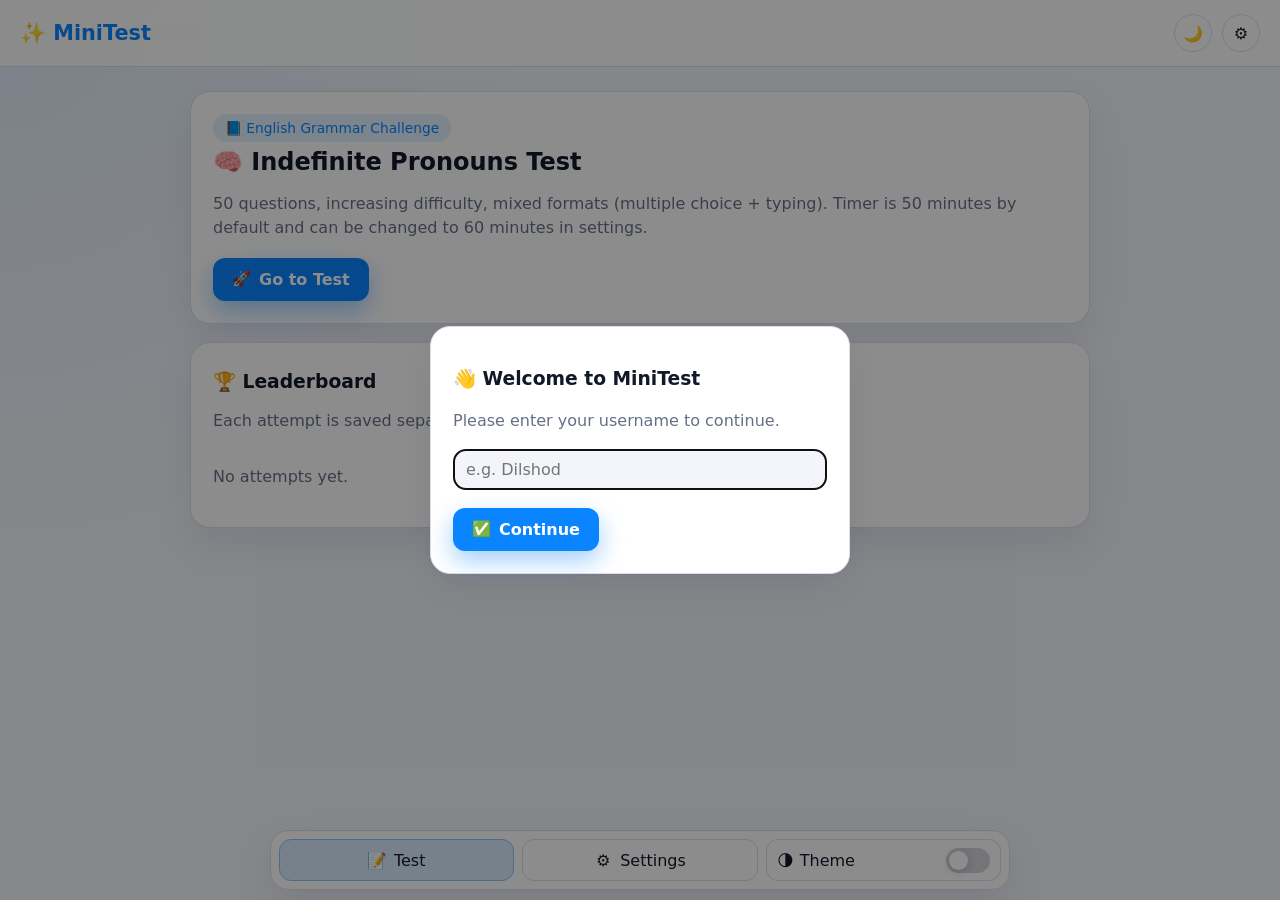
==== test.html @ 8e3eb208 "Add files via upload" ====
<!DOCTYPE html>
<html lang="en">
<head>
  <meta charset="UTF-8" />
  <meta name="viewport" content="width=device-width, initial-scale=1.0" />
  <title>MiniTest — Indefinite Pronouns Quiz</title>
  <link rel="stylesheet" href="style.css" />
</head>
<body>
  <header class="topbar">
    <a href="index.html" class="logo-link"><h1 class="logo">✨ MiniTest</h1></a>
    <div class="topbar-actions">
      <button id="themeToggle" class="icon-btn theme-toggle" title="Toggle theme" aria-label="Toggle theme">
        <span id="themeToggleIcon">🌙</span>
      </button>
      <button id="settingsToggle" class="icon-btn" title="Settings" aria-label="Open settings">⚙️</button>
    </div>
  </header>

  <aside id="settingsPanel" class="settings-panel hidden" aria-hidden="true">
    <div class="settings-header">
      <h2>⚙️ Settings</h2>
      <button id="closeSettings" class="icon-btn" title="Close settings" aria-label="Close settings">✕</button>
    </div>
    <div class="settings">
      <div class="field">
        <label for="fontSize">Font size</label>
        <div class="row">
          <input id="fontSize" type="range" min="13" max="24" step="1" />
          <span id="fontSizeValue" class="value">16px</span>
        </div>
      </div>
      <div class="field">
        <label for="fontFamily">Font style</label>
        <select id="fontFamily">
          <option value="system-ui, sans-serif">System Sans</option>
          <option value="'Segoe UI', Tahoma, sans-serif">Segoe UI</option>
          <option value="-apple-system, BlinkMacSystemFont, 'SF Pro Display', sans-serif">iOS style</option>
          <option value="Georgia, 'Times New Roman', serif">Georgia</option>
        </select>
      </div>
      <div class="field">
        <label>Theme</label>
        <div class="ios-switch-row">
          <span>Light / Dark</span>
          <label class="ios-switch" for="themeSwitch">
            <input id="themeSwitch" type="checkbox" />
            <span class="ios-slider"></span>
          </label>
        </div>
      </div>
      <div class="field">
        <label for="quizDuration">Timer</label>
        <select id="quizDuration">
          <option value="50">50 minutes (default)</option>
          <option value="60">60 minutes</option>
        </select>
      </div>
      <button id="resetBtn" class="btn ghost">♻️ Reset Settings</button>
    </div>
  </aside>

  <main class="container">
    <section id="prestartCard" class="card">
      <h2>📋 Test Review (before start)</h2>
      <p class="muted">
        You can review all 50 questions now. To answer any question, press <strong>Start Test</strong> first.
      </p>
      <div class="quiz-meta">
        <span id="durationBadge" class="pill">Time: 50 min</span>
        <span class="pill">Topic: Indefinite Pronouns</span>
      </div>
      <div id="questionPreview" class="preview-list"></div>
      <div class="actions">
        <button id="startBtn" class="btn primary"><span class="btn-icon">▶️</span> Start Test</button>
        <a href="index.html" class="btn ghost"><span class="btn-icon">⬅️</span> Back</a>
      </div>
    </section>

    <section id="quizCard" class="card quiz-card hidden">
      <div class="quiz-header">
        <span id="progress" class="progress">Question 1 / 50</span>
        <span id="timer" class="timer">50:00</span>
      </div>
      <div id="questionTrack" class="question-track"></div>

      <h2 id="questionText" class="question">Loading…</h2>
      <p id="questionDifficulty" class="muted"></p>

      <ul id="optionsList" class="options"></ul>
      <div id="textAnswerWrap" class="hidden">
        <label for="textAnswerInput" class="small-label">Type your answer</label>
        <input id="textAnswerInput" class="text-input" type="text" autocomplete="off" />
      </div>

      <div class="actions">
        <button id="prevBtn" class="btn ghost"><span class="btn-icon">⬅️</span> Previous</button>
        <button id="nextBtn" class="btn primary">Next <span class="btn-icon">➡️</span></button>
      </div>
    </section>

    <section id="resultCard" class="card hidden">
      <h2>🎯 Your Score</h2>
      <p id="scoreText" class="score"></p>
      <p id="resultMeta" class="muted"></p>
      <div class="actions">
        <a href="test.html" class="btn primary"><span class="btn-icon">🔁</span> Retry</a>
        <a href="index.html" class="btn ghost"><span class="btn-icon">🏠</span> Home</a>
      </div>
    </section>
  </main>

  <nav class="bottom-taskbar" aria-label="Quick actions">
    <a href="index.html" class="task-item"><span class="task-ico">🏠</span> Home</a>
    <button id="taskSettingsBtn" class="task-item" type="button"><span class="task-ico">⚙️</span> Settings</button>
    <div class="task-item task-theme">
      <span><span class="task-ico">🌗</span> Theme</span>
      <label class="ios-switch mini" for="taskThemeSwitch">
        <input id="taskThemeSwitch" type="checkbox" />
        <span class="ios-slider"></span>
      </label>
    </div>
  </nav>

  <script src="settings.js"></script>
  <script src="quiz.js"></script>
</body>
</html>
---- style.css ----
:root {
  --bg: #f3f5fb;
  --surface: #ffffff;
  --text: #111827;
  --muted: #667085;
  --border: #d9deea;
  --primary: #0a84ff;
  --primary-hover: #0071e3;
  --accent: #16a34a;
  --shadow: 0 16px 40px rgba(8, 19, 45, 0.08);
  --radius: 20px;
  --font-size: 16px;
  --font-family: -apple-system, BlinkMacSystemFont, "SF Pro Display", "Segoe UI", sans-serif;
}

[data-theme="dark"] {
  --bg: #0b1220;
  --surface: #121b2e;
  --text: #f3f4f6;
  --muted: #99a6bf;
  --border: #2a3650;
  --primary: #4da3ff;
  --primary-hover: #77bbff;
  --accent: #4ade80;
  --shadow: 0 14px 40px rgba(0, 0, 0, 0.45);
}

* {
  box-sizing: border-box;
}

html, body {
  margin: 0;
  background: radial-gradient(circle at top left, rgba(10, 132, 255, 0.08), transparent 35%), var(--bg);
  color: var(--text);
  font-family: var(--font-family);
  font-size: var(--font-size);
  min-height: 100vh;
}

.topbar {
  display: flex;
  align-items: center;
  justify-content: space-between;
  padding: 14px 20px;
  position: sticky;
  top: 0;
  backdrop-filter: blur(14px);
  background: color-mix(in srgb, var(--surface) 88%, transparent);
  border-bottom: 1px solid var(--border);
  z-index: 12;
}

.topbar-actions {
  display: flex;
  align-items: center;
  gap: 10px;
}

.logo {
  margin: 0;
  font-size: 1.3rem;
  font-weight: 700;
  color: var(--primary);
  display: inline-flex;
  align-items: center;
  gap: 6px;
}

.logo-link {
  text-decoration: none;
}

.container {
  width: min(900px, 100% - 28px);
  margin: 24px auto 110px;
  display: grid;
  gap: 18px;
}

.card {
  background: var(--surface);
  border: 1px solid var(--border);
  border-radius: var(--radius);
  box-shadow: var(--shadow);
  padding: 22px;
  transition: transform 0.22s ease, box-shadow 0.22s ease, border-color 0.22s ease;
}

.card:hover {
  transform: translateY(-2px);
  box-shadow: 0 20px 44px rgba(8, 19, 45, 0.12);
}

.hero-card h2,
.card h2,
.card h3 {
  margin: 6px 0 8px;
}

.chip {
  display: inline-block;
  margin: 0;
  padding: 6px 12px;
  border-radius: 999px;
  background: color-mix(in srgb, var(--primary) 12%, var(--surface));
  color: var(--primary);
  font-size: 0.86rem;
}

.muted {
  color: var(--muted);
  line-height: 1.5;
}

.actions {
  display: flex;
  flex-wrap: wrap;
  gap: 10px;
  margin-top: 18px;
}

.btn, .icon-btn {
  border: 1px solid transparent;
  cursor: pointer;
  font: inherit;
}

.btn {
  display: inline-flex;
  align-items: center;
  justify-content: center;
  text-decoration: none;
  padding: 11px 18px;
  border-radius: 12px;
  font-weight: 600;
  transition: transform 0.16s ease, box-shadow 0.16s ease, background 0.16s ease;
  gap: 8px;
}

.btn-icon {
  font-size: 0.95em;
  line-height: 1;
}

.btn.primary {
  background: var(--primary);
  color: #fff;
  box-shadow: 0 10px 24px color-mix(in srgb, var(--primary) 38%, transparent);
}

.btn.primary:hover {
  background: var(--primary-hover);
}

.btn.ghost {
  background: transparent;
  border-color: var(--border);
  color: var(--text);
}

.btn.ghost:hover {
  background: color-mix(in srgb, var(--surface) 70%, var(--bg));
}

.btn:active {
  transform: translateY(1px) scale(0.99);
}

.icon-btn {
  width: 38px;
  height: 38px;
  border-radius: 50%;
  background: var(--surface);
  border-color: var(--border);
  color: var(--text);
  transition: transform 0.15s ease, background 0.15s ease, border-color 0.15s ease;
}

.icon-btn:hover {
  transform: translateY(-1px);
  border-color: color-mix(in srgb, var(--primary) 35%, var(--border));
  background: color-mix(in srgb, var(--surface) 84%, var(--primary));
}

.theme-toggle {
  font-size: 1rem;
}

.settings-panel {
  position: fixed;
  right: 14px;
  top: 64px;
  width: min(340px, calc(100% - 28px));
  background: var(--surface);
  border: 1px solid var(--border);
  border-radius: 20px;
  box-shadow: var(--shadow);
  padding: 14px;
  z-index: 20;
}

.settings-header {
  display: flex;
  justify-content: space-between;
  align-items: center;
}

.settings {
  display: grid;
  gap: 14px;
}

.field {
  display: grid;
  gap: 8px;
}

.field label, .small-label {
  color: var(--muted);
  font-size: 0.88rem;
  font-weight: 600;
}

.ios-switch-row {
  display: flex;
  justify-content: space-between;
  align-items: center;
  padding: 10px 12px;
  border: 1px solid var(--border);
  border-radius: 12px;
  background: var(--bg);
  color: var(--muted);
}

.ios-switch {
  position: relative;
  width: 52px;
  height: 30px;
  display: inline-flex;
}

.ios-switch.mini {
  width: 44px;
  height: 25px;
}

.ios-switch input {
  opacity: 0;
  width: 0;
  height: 0;
}

.ios-slider {
  position: absolute;
  inset: 0;
  border-radius: 999px;
  background: #d1d5db;
  transition: background 0.2s ease;
}

.ios-slider::before {
  content: "";
  position: absolute;
  width: 24px;
  height: 24px;
  left: 3px;
  top: 3px;
  border-radius: 50%;
  background: #fff;
  box-shadow: 0 2px 8px rgba(0, 0, 0, 0.18);
  transition: transform 0.2s ease;
}

.ios-switch.mini .ios-slider::before {
  width: 19px;
  height: 19px;
}

.ios-switch input:checked + .ios-slider {
  background: var(--primary);
}

.ios-switch input:checked + .ios-slider::before {
  transform: translateX(22px);
}

.ios-switch.mini input:checked + .ios-slider::before {
  transform: translateX(19px);
}

.row {
  display: flex;
  align-items: center;
  gap: 10px;
}

.value {
  width: 48px;
  text-align: right;
  color: var(--muted);
}

select,
.text-input,
input[type="range"] {
  width: 100%;
}

select,
.text-input {
  border: 1px solid var(--border);
  background: var(--bg);
  border-radius: 12px;
  padding: 10px 12px;
  color: var(--text);
  font: inherit;
}

input[type="range"] {
  accent-color: var(--primary);
}

.modal {
  position: fixed;
  inset: 0;
  background: rgba(0, 0, 0, 0.45);
  display: grid;
  place-items: center;
  z-index: 30;
  padding: 14px;
}

.modal-card {
  width: min(420px, 100%);
  background: var(--surface);
  border: 1px solid var(--border);
  border-radius: var(--radius);
  padding: 22px;
  box-shadow: var(--shadow);
}

.leaderboard-list {
  display: grid;
  gap: 10px;
  margin-top: 14px;
}

.leaderboard-item {
  border: 1px solid var(--border);
  border-radius: 14px;
  padding: 12px;
  background: color-mix(in srgb, var(--surface) 82%, var(--bg));
  transition: border-color 0.2s ease, transform 0.2s ease;
}

.leaderboard-item:hover {
  transform: translateY(-1px);
  border-color: color-mix(in srgb, var(--primary) 34%, var(--border));
}

.leaderboard-head {
  display: flex;
  justify-content: space-between;
  gap: 10px;
  flex-wrap: wrap;
}

.preview-list {
  max-height: 240px;
  overflow: auto;
  border: 1px solid var(--border);
  border-radius: 14px;
  padding: 12px;
  background: var(--bg);
}

.preview-item {
  padding: 8px 0;
  border-bottom: 1px dashed var(--border);
  color: var(--muted);
}

.preview-item:last-child {
  border-bottom: 0;
}

.quiz-header {
  display: flex;
  justify-content: space-between;
  align-items: center;
  margin-bottom: 8px;
}

.timer, .pill {
  border-radius: 999px;
  border: 1px solid var(--border);
  background: var(--bg);
  padding: 6px 12px;
  font-size: 0.9rem;
  color: var(--muted);
}

.quiz-meta {
  display: flex;
  flex-wrap: wrap;
  gap: 8px;
  margin: 14px 0;
}

.question {
  margin: 10px 0 6px;
  line-height: 1.5;
}

.options {
  list-style: none;
  margin: 14px 0;
  padding: 0;
  display: grid;
  gap: 10px;
}

.question-track {
  display: grid;
  grid-template-columns: repeat(10, minmax(0, 1fr));
  gap: 6px;
  margin-bottom: 14px;
}

.q-dot {
  border: 1px solid var(--border);
  background: var(--bg);
  color: var(--muted);
  border-radius: 9px;
  padding: 7px 0;
  text-align: center;
  font-size: 0.75rem;
  cursor: pointer;
}

.q-dot.current {
  border-color: var(--primary);
  background: color-mix(in srgb, var(--primary) 18%, var(--surface));
  color: var(--text);
}

.q-dot.answered {
  border-color: color-mix(in srgb, var(--accent) 40%, var(--border));
  background: color-mix(in srgb, var(--accent) 20%, var(--surface));
}

.options li {
  border: 2px solid var(--border);
  background: color-mix(in srgb, var(--surface) 84%, var(--bg));
  border-radius: 12px;
  padding: 12px;
  cursor: pointer;
  transition: border-color 0.15s ease, transform 0.15s ease, background 0.15s ease;
}

.options li:hover {
  transform: translateY(-1px);
  border-color: color-mix(in srgb, var(--primary) 35%, var(--border));
}

.options li.selected {
  border-color: var(--primary);
  background: color-mix(in srgb, var(--primary) 14%, var(--surface));
}

.bottom-taskbar {
  position: fixed;
  left: 50%;
  transform: translateX(-50%);
  bottom: 10px;
  width: min(740px, calc(100% - 20px));
  z-index: 25;
  border: 1px solid var(--border);
  background: color-mix(in srgb, var(--surface) 86%, transparent);
  backdrop-filter: blur(16px);
  border-radius: 18px;
  box-shadow: var(--shadow);
  padding: 8px;
  display: grid;
  grid-template-columns: 1fr 1fr 1fr;
  gap: 8px;
}

.task-item {
  border: 1px solid var(--border);
  background: var(--surface);
  color: var(--text);
  min-height: 42px;
  border-radius: 12px;
  text-decoration: none;
  display: inline-flex;
  align-items: center;
  justify-content: center;
  gap: 8px;
  font-weight: 600;
  font: inherit;
  cursor: pointer;
}

.task-ico {
  display: inline-flex;
  width: 18px;
  justify-content: center;
}

.task-item.active {
  border-color: color-mix(in srgb, var(--primary) 35%, var(--border));
  background: color-mix(in srgb, var(--primary) 16%, var(--surface));
}

.task-theme {
  justify-content: space-between;
  padding: 0 10px;
}

.score {
  color: var(--accent);
  font-size: 1.35rem;
  font-weight: 700;
}

.hidden {
  display: none !important;
}

@media (max-width: 900px) {
  .question-track {
    grid-template-columns: repeat(8, minmax(0, 1fr));
  }
}

@media (max-width: 640px) {
  .topbar {
    padding: 12px 14px;
  }

  .container {
    width: calc(100% - 18px);
    margin-top: 16px;
    gap: 14px;
  }

  .card {
    padding: 16px;
    border-radius: 16px;
  }

  .settings-panel {
    right: 9px;
    top: 58px;
    width: calc(100% - 18px);
    border-radius: 16px;
  }

  .actions {
    gap: 8px;
  }

  .btn {
    width: 100%;
  }

  .question-track {
    grid-template-columns: repeat(6, minmax(0, 1fr));
  }

  .bottom-taskbar {
    width: calc(100% - 12px);
    bottom: 6px;
    border-radius: 14px;
    padding: 6px;
    gap: 6px;
  }

  .task-item {
    min-height: 38px;
    font-size: 0.86rem;
  }
}
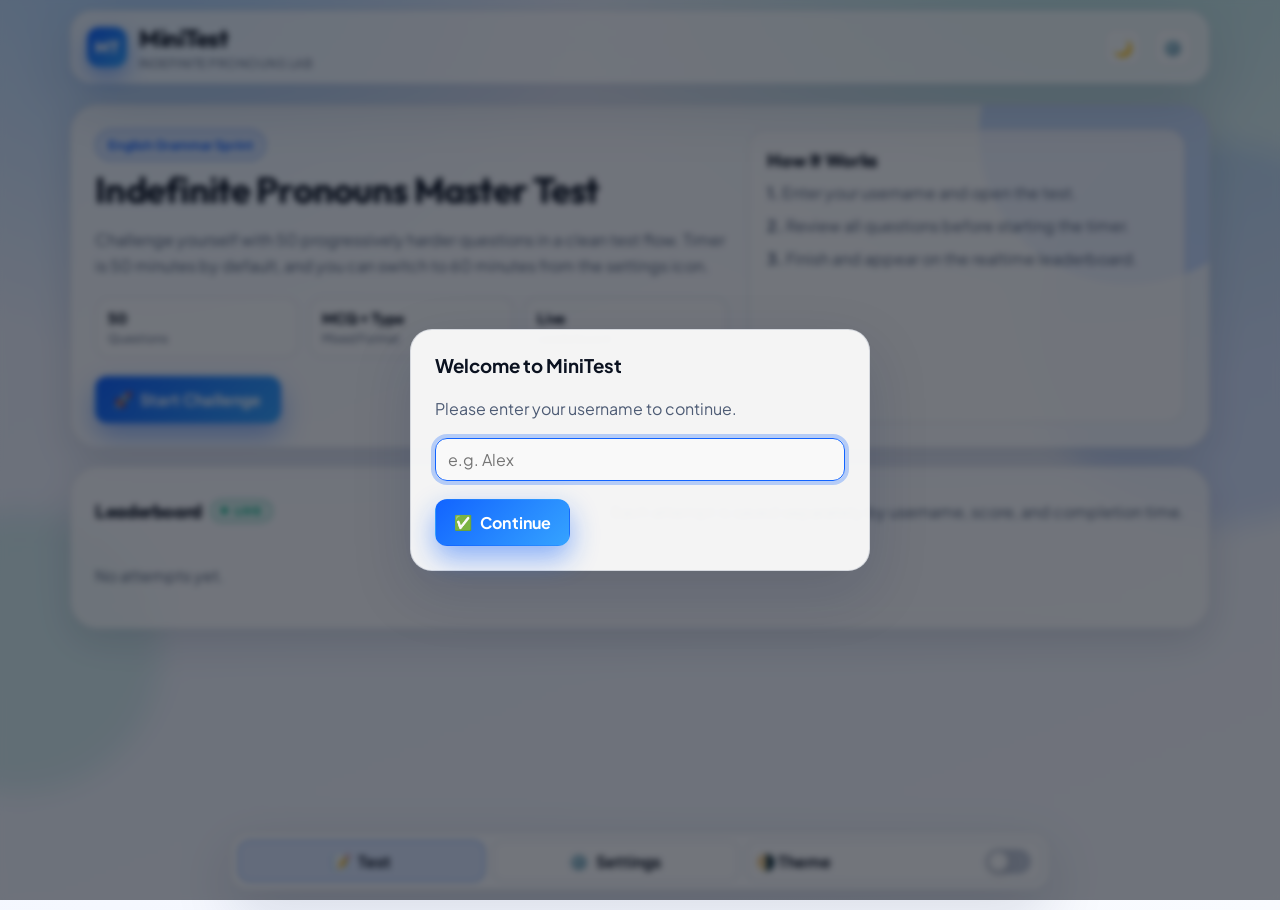
==== commit 6e7022fd: "Add files via upload" ====
--- a/test.html
+++ b/test.html
@@ -3,126 +3,146 @@
 <head>
   <meta charset="UTF-8" />
   <meta name="viewport" content="width=device-width, initial-scale=1.0" />
-  <title>MiniTest — Indefinite Pronouns Quiz</title>
+  <title>MiniTest - Indefinite Pronouns Quiz</title>
+  <link rel="preconnect" href="https://fonts.googleapis.com" />
+  <link rel="preconnect" href="https://fonts.gstatic.com" crossorigin />
+  <link href="https://fonts.googleapis.com/css2?family=Outfit:wght@500;600;700;800&family=Plus+Jakarta+Sans:wght@400;500;600;700&family=Source+Serif+4:opsz,wght@8..60,400;8..60,600&display=swap" rel="stylesheet" />
   <link rel="stylesheet" href="style.css" />
 </head>
 <body>
-  <header class="topbar">
-    <a href="index.html" class="logo-link"><h1 class="logo">✨ MiniTest</h1></a>
-    <div class="topbar-actions">
-      <button id="themeToggle" class="icon-btn theme-toggle" title="Toggle theme" aria-label="Toggle theme">
-        <span id="themeToggleIcon">🌙</span>
-      </button>
-      <button id="settingsToggle" class="icon-btn" title="Settings" aria-label="Open settings">⚙️</button>
-    </div>
-  </header>
+  <div class="app-shell">
+    <header class="topbar">
+      <a href="index.html" class="logo-link">
+        <div class="brand-group">
+          <div class="logo-mark">MT</div>
+          <div>
+            <h1 class="logo">MiniTest</h1>
+            <p class="logo-sub">Indefinite Pronouns Lab</p>
+          </div>
+        </div>
+      </a>
+      <div class="topbar-actions">
+        <button id="themeToggle" class="icon-btn theme-toggle" title="Toggle theme" aria-label="Toggle theme">
+          <span id="themeToggleIcon">🌙</span>
+        </button>
+        <button id="settingsToggle" class="icon-btn" title="Settings" aria-label="Open settings">⚙️</button>
+      </div>
+    </header>
 
-  <aside id="settingsPanel" class="settings-panel hidden" aria-hidden="true">
-    <div class="settings-header">
-      <h2>⚙️ Settings</h2>
-      <button id="closeSettings" class="icon-btn" title="Close settings" aria-label="Close settings">✕</button>
-    </div>
-    <div class="settings">
-      <div class="field">
-        <label for="fontSize">Font size</label>
-        <div class="row">
-          <input id="fontSize" type="range" min="13" max="24" step="1" />
-          <span id="fontSizeValue" class="value">16px</span>
+    <aside id="settingsPanel" class="settings-panel hidden" aria-hidden="true">
+      <div class="settings-header">
+        <h2>Settings</h2>
+        <button id="closeSettings" class="icon-btn" title="Close settings" aria-label="Close settings">✕</button>
+      </div>
+      <div class="settings">
+        <div class="field">
+          <label for="fontSize">Font size</label>
+          <div class="row">
+            <input id="fontSize" type="range" min="13" max="24" step="1" />
+            <span id="fontSizeValue" class="value">16px</span>
+          </div>
         </div>
+        <div class="field">
+          <label for="fontFamily">Font style</label>
+          <select id="fontFamily">
+            <option value="'Plus Jakarta Sans', 'Segoe UI', sans-serif">Jakarta Sans</option>
+            <option value="'Outfit', 'Segoe UI', sans-serif">Outfit</option>
+            <option value="'Source Serif 4', Georgia, serif">Source Serif 4</option>
+          </select>
+        </div>
+        <div class="field">
+          <label>Theme</label>
+          <div class="ios-switch-row">
+            <span>Light / Dark</span>
+            <label class="ios-switch" for="themeSwitch">
+              <input id="themeSwitch" type="checkbox" />
+              <span class="ios-slider"></span>
+            </label>
+          </div>
+        </div>
+        <div class="field">
+          <label for="quizDuration">Timer</label>
+          <select id="quizDuration">
+            <option value="50">50 minutes (default)</option>
+            <option value="60">60 minutes</option>
+          </select>
+        </div>
+        <button id="resetBtn" class="btn ghost">Reset Settings</button>
       </div>
-      <div class="field">
-        <label for="fontFamily">Font style</label>
-        <select id="fontFamily">
-          <option value="system-ui, sans-serif">System Sans</option>
-          <option value="'Segoe UI', Tahoma, sans-serif">Segoe UI</option>
-          <option value="-apple-system, BlinkMacSystemFont, 'SF Pro Display', sans-serif">iOS style</option>
-          <option value="Georgia, 'Times New Roman', serif">Georgia</option>
-        </select>
+    </aside>
+
+    <main class="container">
+      <section id="prestartCard" class="card prestart-card">
+        <div class="prestart-header">
+          <div>
+            <p class="chip">Before You Start</p>
+            <h2>Review Questions First</h2>
+            <p class="muted">
+              You can preview all 50 questions now. Timer and answering are enabled only after pressing <strong>Start Test</strong>.
+            </p>
+          </div>
+          <div class="quiz-meta">
+            <span id="durationBadge" class="pill">Time: 50 min</span>
+            <span class="pill">Topic: Indefinite Pronouns</span>
+          </div>
+        </div>
+
+        <div id="questionPreview" class="preview-list"></div>
+
+        <div class="actions">
+          <button id="startBtn" class="btn primary"><span class="btn-icon">▶️</span> Start Test</button>
+          <a href="index.html" class="btn ghost"><span class="btn-icon">⬅️</span> Back Home</a>
+        </div>
+      </section>
+
+      <section id="quizCard" class="card quiz-card hidden">
+        <div class="quiz-header">
+          <span id="progress" class="progress">Question 1 / 50</span>
+          <span id="timer" class="timer">50:00</span>
+        </div>
+
+        <div id="questionTrack" class="question-track"></div>
+
+        <h2 id="questionText" class="question">Loading...</h2>
+        <p id="questionDifficulty" class="muted"></p>
+
+        <ul id="optionsList" class="options"></ul>
+        <div id="textAnswerWrap" class="hidden">
+          <label for="textAnswerInput" class="small-label">Type your answer</label>
+          <input id="textAnswerInput" class="text-input" type="text" autocomplete="off" />
+        </div>
+
+        <div class="actions">
+          <button id="prevBtn" class="btn ghost"><span class="btn-icon">⬅️</span> Previous</button>
+          <button id="nextBtn" class="btn primary">Next <span class="btn-icon">➡️</span></button>
+        </div>
+      </section>
+
+      <section id="resultCard" class="card hidden result-card">
+        <h2>Your Score</h2>
+        <p id="scoreText" class="score"></p>
+        <p id="resultMeta" class="muted"></p>
+        <div class="actions">
+          <a href="test.html" class="btn primary"><span class="btn-icon">🔁</span> Retry</a>
+          <a href="index.html" class="btn ghost"><span class="btn-icon">🏠</span> Home</a>
+        </div>
+      </section>
+    </main>
+
+    <nav class="bottom-taskbar" aria-label="Quick actions">
+      <a href="index.html" class="task-item"><span class="task-ico">🏠</span> Home</a>
+      <button id="taskSettingsBtn" class="task-item" type="button"><span class="task-ico">⚙️</span> Settings</button>
+      <div class="task-item task-theme">
+        <span><span class="task-ico">🌗</span> Theme</span>
+        <label class="ios-switch mini" for="taskThemeSwitch">
+          <input id="taskThemeSwitch" type="checkbox" />
+          <span class="ios-slider"></span>
+        </label>
       </div>
-      <div class="field">
-        <label>Theme</label>
-        <div class="ios-switch-row">
-          <span>Light / Dark</span>
-          <label class="ios-switch" for="themeSwitch">
-            <input id="themeSwitch" type="checkbox" />
-            <span class="ios-slider"></span>
-          </label>
-        </div>
-      </div>
-      <div class="field">
-        <label for="quizDuration">Timer</label>
-        <select id="quizDuration">
-          <option value="50">50 minutes (default)</option>
-          <option value="60">60 minutes</option>
-        </select>
-      </div>
-      <button id="resetBtn" class="btn ghost">♻️ Reset Settings</button>
-    </div>
-  </aside>
-
-  <main class="container">
-    <section id="prestartCard" class="card">
-      <h2>📋 Test Review (before start)</h2>
-      <p class="muted">
-        You can review all 50 questions now. To answer any question, press <strong>Start Test</strong> first.
-      </p>
-      <div class="quiz-meta">
-        <span id="durationBadge" class="pill">Time: 50 min</span>
-        <span class="pill">Topic: Indefinite Pronouns</span>
-      </div>
-      <div id="questionPreview" class="preview-list"></div>
-      <div class="actions">
-        <button id="startBtn" class="btn primary"><span class="btn-icon">▶️</span> Start Test</button>
-        <a href="index.html" class="btn ghost"><span class="btn-icon">⬅️</span> Back</a>
-      </div>
-    </section>
-
-    <section id="quizCard" class="card quiz-card hidden">
-      <div class="quiz-header">
-        <span id="progress" class="progress">Question 1 / 50</span>
-        <span id="timer" class="timer">50:00</span>
-      </div>
-      <div id="questionTrack" class="question-track"></div>
-
-      <h2 id="questionText" class="question">Loading…</h2>
-      <p id="questionDifficulty" class="muted"></p>
-
-      <ul id="optionsList" class="options"></ul>
-      <div id="textAnswerWrap" class="hidden">
-        <label for="textAnswerInput" class="small-label">Type your answer</label>
-        <input id="textAnswerInput" class="text-input" type="text" autocomplete="off" />
-      </div>
-
-      <div class="actions">
-        <button id="prevBtn" class="btn ghost"><span class="btn-icon">⬅️</span> Previous</button>
-        <button id="nextBtn" class="btn primary">Next <span class="btn-icon">➡️</span></button>
-      </div>
-    </section>
-
-    <section id="resultCard" class="card hidden">
-      <h2>🎯 Your Score</h2>
-      <p id="scoreText" class="score"></p>
-      <p id="resultMeta" class="muted"></p>
-      <div class="actions">
-        <a href="test.html" class="btn primary"><span class="btn-icon">🔁</span> Retry</a>
-        <a href="index.html" class="btn ghost"><span class="btn-icon">🏠</span> Home</a>
-      </div>
-    </section>
-  </main>
-
-  <nav class="bottom-taskbar" aria-label="Quick actions">
-    <a href="index.html" class="task-item"><span class="task-ico">🏠</span> Home</a>
-    <button id="taskSettingsBtn" class="task-item" type="button"><span class="task-ico">⚙️</span> Settings</button>
-    <div class="task-item task-theme">
-      <span><span class="task-ico">🌗</span> Theme</span>
-      <label class="ios-switch mini" for="taskThemeSwitch">
-        <input id="taskThemeSwitch" type="checkbox" />
-        <span class="ios-slider"></span>
-      </label>
-    </div>
-  </nav>
+    </nav>
+  </div>
 
   <script src="settings.js"></script>
   <script src="quiz.js"></script>
 </body>
-</html>
+</html>
--- a/style.css
+++ b/style.css
@@ -1,209 +1,385 @@
 :root {
-  --bg: #f3f5fb;
-  --surface: #ffffff;
-  --text: #111827;
-  --muted: #667085;
-  --border: #d9deea;
-  --primary: #0a84ff;
-  --primary-hover: #0071e3;
-  --accent: #16a34a;
-  --shadow: 0 16px 40px rgba(8, 19, 45, 0.08);
-  --radius: 20px;
+  --bg: #edf2ff;
+  --bg-soft: #f9fbff;
+  --surface: rgba(255, 255, 255, 0.78);
+  --surface-strong: #ffffff;
+  --surface-muted: rgba(255, 255, 255, 0.52);
+  --text: #0b1220;
+  --muted: #4e5c75;
+  --border: rgba(28, 53, 94, 0.14);
+  --primary: #1264ff;
+  --primary-2: #35a3ff;
+  --accent: #16b78d;
+  --warning: #f39a2f;
+  --danger: #dd4c51;
+  --ring: rgba(18, 100, 255, 0.28);
+  --radius-xl: 28px;
+  --radius-lg: 18px;
+  --radius-md: 14px;
+  --shadow-soft: 0 22px 60px rgba(12, 30, 66, 0.15);
+  --shadow-card: 0 14px 38px rgba(11, 25, 55, 0.12);
   --font-size: 16px;
-  --font-family: -apple-system, BlinkMacSystemFont, "SF Pro Display", "Segoe UI", sans-serif;
+  --font-family: "Plus Jakarta Sans", "Segoe UI", sans-serif;
+  --font-display: "Outfit", "Segoe UI", sans-serif;
 }
 
 [data-theme="dark"] {
-  --bg: #0b1220;
-  --surface: #121b2e;
-  --text: #f3f4f6;
-  --muted: #99a6bf;
-  --border: #2a3650;
-  --primary: #4da3ff;
-  --primary-hover: #77bbff;
-  --accent: #4ade80;
-  --shadow: 0 14px 40px rgba(0, 0, 0, 0.45);
+  --bg: #050b18;
+  --bg-soft: #0a1326;
+  --surface: rgba(12, 22, 42, 0.74);
+  --surface-strong: #101d34;
+  --surface-muted: rgba(21, 34, 58, 0.72);
+  --text: #eef4ff;
+  --muted: #a2b5d6;
+  --border: rgba(112, 151, 212, 0.24);
+  --primary: #5aa2ff;
+  --primary-2: #76d5ff;
+  --accent: #4ad8a4;
+  --warning: #f9ba52;
+  --danger: #ff7f8a;
+  --ring: rgba(102, 174, 255, 0.38);
+  --shadow-soft: 0 24px 66px rgba(0, 0, 0, 0.45);
+  --shadow-card: 0 16px 44px rgba(0, 0, 0, 0.35);
 }
 
 * {
   box-sizing: border-box;
 }
 
-html, body {
+html,
+body {
   margin: 0;
-  background: radial-gradient(circle at top left, rgba(10, 132, 255, 0.08), transparent 35%), var(--bg);
+  min-height: 100%;
   color: var(--text);
   font-family: var(--font-family);
   font-size: var(--font-size);
+  text-rendering: optimizeLegibility;
+  -webkit-font-smoothing: antialiased;
+}
+
+body {
+  background:
+    radial-gradient(circle at 12% -10%, rgba(53, 163, 255, 0.35), transparent 30%),
+    radial-gradient(circle at 86% -22%, rgba(22, 183, 141, 0.3), transparent 38%),
+    linear-gradient(158deg, var(--bg) 0%, var(--bg-soft) 100%);
+}
+
+body::before,
+body::after {
+  content: "";
+  position: fixed;
+  z-index: -1;
+  pointer-events: none;
+  border-radius: 999px;
+  filter: blur(14px);
+}
+
+body::before {
+  width: 380px;
+  height: 380px;
+  right: -130px;
+  top: 16vh;
+  background: color-mix(in srgb, var(--primary) 30%, transparent);
+  opacity: 0.42;
+}
+
+body::after {
+  width: 280px;
+  height: 280px;
+  left: -120px;
+  bottom: 12vh;
+  background: color-mix(in srgb, var(--accent) 34%, transparent);
+  opacity: 0.34;
+}
+
+.app-shell {
   min-height: 100vh;
 }
 
 .topbar {
-  display: flex;
-  align-items: center;
-  justify-content: space-between;
-  padding: 14px 20px;
   position: sticky;
   top: 0;
-  backdrop-filter: blur(14px);
-  background: color-mix(in srgb, var(--surface) 88%, transparent);
-  border-bottom: 1px solid var(--border);
-  z-index: 12;
-}
-
-.topbar-actions {
-  display: flex;
-  align-items: center;
-  gap: 10px;
+  z-index: 22;
+  margin: 10px auto 0;
+  width: min(1140px, calc(100% - 24px));
+  padding: 12px 16px;
+  display: flex;
+  align-items: center;
+  justify-content: space-between;
+  border: 1px solid var(--border);
+  border-radius: 22px;
+  background: color-mix(in srgb, var(--surface) 90%, transparent);
+  box-shadow: var(--shadow-soft);
+  backdrop-filter: blur(16px);
+}
+
+.brand-group {
+  display: inline-flex;
+  align-items: center;
+  gap: 12px;
+}
+
+.logo-link {
+  text-decoration: none;
+  color: inherit;
+}
+
+.logo-mark {
+  width: 40px;
+  height: 40px;
+  border-radius: 12px;
+  display: grid;
+  place-items: center;
+  font-family: var(--font-display);
+  font-weight: 800;
+  letter-spacing: 0.02em;
+  color: #fff;
+  background: linear-gradient(135deg, var(--primary), var(--primary-2));
+  box-shadow: 0 10px 22px color-mix(in srgb, var(--primary) 46%, transparent);
 }
 
 .logo {
   margin: 0;
-  font-size: 1.3rem;
-  font-weight: 700;
-  color: var(--primary);
+  font-family: var(--font-display);
+  font-size: clamp(1.18rem, 1rem + 0.8vw, 1.5rem);
+  font-weight: 750;
+  letter-spacing: -0.02em;
+}
+
+.logo-sub {
+  margin: 2px 0 0;
+  color: var(--muted);
+  font-size: 0.76rem;
+  letter-spacing: 0.04em;
+  text-transform: uppercase;
+}
+
+.topbar-actions {
   display: inline-flex;
   align-items: center;
-  gap: 6px;
-}
-
-.logo-link {
-  text-decoration: none;
+  gap: 10px;
 }
 
 .container {
-  width: min(900px, 100% - 28px);
-  margin: 24px auto 110px;
+  width: min(1140px, calc(100% - 24px));
+  margin: 20px auto 110px;
   display: grid;
   gap: 18px;
 }
 
 .card {
-  background: var(--surface);
-  border: 1px solid var(--border);
-  border-radius: var(--radius);
-  box-shadow: var(--shadow);
-  padding: 22px;
-  transition: transform 0.22s ease, box-shadow 0.22s ease, border-color 0.22s ease;
-}
-
-.card:hover {
-  transform: translateY(-2px);
-  box-shadow: 0 20px 44px rgba(8, 19, 45, 0.12);
-}
-
-.hero-card h2,
+  border: 1px solid var(--border);
+  border-radius: var(--radius-xl);
+  background: color-mix(in srgb, var(--surface) 92%, transparent);
+  box-shadow: var(--shadow-card);
+  backdrop-filter: blur(12px);
+  padding: 24px;
+}
+
+.hero-card {
+  overflow: hidden;
+  position: relative;
+}
+
+.hero-card::before {
+  content: "";
+  position: absolute;
+  width: 300px;
+  height: 300px;
+  top: -120px;
+  right: -70px;
+  border-radius: 999px;
+  background: color-mix(in srgb, var(--primary) 18%, transparent);
+}
+
+.hero-layout {
+  position: relative;
+  display: grid;
+  grid-template-columns: minmax(0, 1.45fr) minmax(260px, 1fr);
+  gap: 20px;
+}
+
+.hero-copy h2,
 .card h2,
 .card h3 {
-  margin: 6px 0 8px;
+  margin: 8px 0 10px;
+  font-family: var(--font-display);
+  letter-spacing: -0.02em;
+}
+
+.hero-copy h2 {
+  font-size: clamp(1.46rem, 1.06rem + 1.5vw, 2.25rem);
+  line-height: 1.18;
 }
 
 .chip {
-  display: inline-block;
+  display: inline-flex;
+  align-items: center;
+  gap: 8px;
   margin: 0;
-  padding: 6px 12px;
+  padding: 7px 12px;
   border-radius: 999px;
-  background: color-mix(in srgb, var(--primary) 12%, var(--surface));
+  border: 1px solid color-mix(in srgb, var(--primary) 35%, var(--border));
+  background: color-mix(in srgb, var(--primary) 12%, transparent);
   color: var(--primary);
-  font-size: 0.86rem;
+  font-size: 0.8rem;
+  font-weight: 700;
 }
 
 .muted {
   color: var(--muted);
-  line-height: 1.5;
+  line-height: 1.6;
+}
+
+.hero-stats {
+  margin-top: 18px;
+  display: grid;
+  grid-template-columns: repeat(3, minmax(0, 1fr));
+  gap: 10px;
+}
+
+.stat-pill {
+  border: 1px solid var(--border);
+  background: var(--surface-muted);
+  border-radius: 14px;
+  padding: 11px 12px;
+  display: grid;
+  gap: 2px;
+}
+
+.stat-pill strong {
+  font-family: var(--font-display);
+  font-size: 0.95rem;
+  letter-spacing: -0.01em;
+}
+
+.stat-pill span {
+  color: var(--muted);
+  font-size: 0.76rem;
+}
+
+.hero-panel {
+  border: 1px solid var(--border);
+  background: color-mix(in srgb, var(--surface-strong) 72%, transparent);
+  border-radius: var(--radius-lg);
+  padding: 18px;
+  align-self: stretch;
+}
+
+.hero-panel h3 {
+  margin-top: 0;
+}
+
+.feature-list {
+  display: grid;
+  gap: 12px;
+}
+
+.feature-list p {
+  margin: 0;
+  color: var(--muted);
 }
 
 .actions {
+  margin-top: 18px;
   display: flex;
   flex-wrap: wrap;
   gap: 10px;
-  margin-top: 18px;
-}
-
-.btn, .icon-btn {
+}
+
+.btn,
+.icon-btn {
   border: 1px solid transparent;
+  font: inherit;
   cursor: pointer;
-  font: inherit;
 }
 
 .btn {
+  text-decoration: none;
   display: inline-flex;
   align-items: center;
   justify-content: center;
-  text-decoration: none;
-  padding: 11px 18px;
+  gap: 8px;
+  padding: 12px 18px;
   border-radius: 12px;
-  font-weight: 600;
-  transition: transform 0.16s ease, box-shadow 0.16s ease, background 0.16s ease;
-  gap: 8px;
+  font-weight: 700;
+  letter-spacing: 0.01em;
+  transition: transform 0.16s ease, box-shadow 0.2s ease, border-color 0.2s ease, background 0.2s ease;
+}
+
+.btn.primary {
+  color: #fff;
+  background: linear-gradient(135deg, var(--primary) 0%, var(--primary-2) 100%);
+  box-shadow: 0 12px 28px color-mix(in srgb, var(--primary) 48%, transparent);
+}
+
+.btn.primary:hover {
+  transform: translateY(-1px);
+  box-shadow: 0 16px 30px color-mix(in srgb, var(--primary) 56%, transparent);
+}
+
+.btn.ghost {
+  color: var(--text);
+  border-color: var(--border);
+  background: var(--surface-muted);
+}
+
+.btn.ghost:hover {
+  transform: translateY(-1px);
+  border-color: color-mix(in srgb, var(--primary) 38%, var(--border));
+}
+
+.btn:active {
+  transform: translateY(0);
 }
 
 .btn-icon {
-  font-size: 0.95em;
+  font-size: 0.92em;
   line-height: 1;
 }
 
-.btn.primary {
-  background: var(--primary);
-  color: #fff;
-  box-shadow: 0 10px 24px color-mix(in srgb, var(--primary) 38%, transparent);
-}
-
-.btn.primary:hover {
-  background: var(--primary-hover);
-}
-
-.btn.ghost {
-  background: transparent;
+.icon-btn {
+  width: 40px;
+  height: 40px;
+  border-radius: 12px;
+  display: grid;
+  place-items: center;
+  background: var(--surface-muted);
   border-color: var(--border);
   color: var(--text);
-}
-
-.btn.ghost:hover {
-  background: color-mix(in srgb, var(--surface) 70%, var(--bg));
-}
-
-.btn:active {
-  transform: translateY(1px) scale(0.99);
-}
-
-.icon-btn {
-  width: 38px;
-  height: 38px;
-  border-radius: 50%;
-  background: var(--surface);
-  border-color: var(--border);
-  color: var(--text);
-  transition: transform 0.15s ease, background 0.15s ease, border-color 0.15s ease;
+  transition: transform 0.16s ease, border-color 0.16s ease, background 0.16s ease;
 }
 
 .icon-btn:hover {
   transform: translateY(-1px);
-  border-color: color-mix(in srgb, var(--primary) 35%, var(--border));
-  background: color-mix(in srgb, var(--surface) 84%, var(--primary));
-}
-
-.theme-toggle {
-  font-size: 1rem;
+  border-color: color-mix(in srgb, var(--primary) 48%, var(--border));
+  background: color-mix(in srgb, var(--primary) 15%, var(--surface-muted));
 }
 
 .settings-panel {
   position: fixed;
-  right: 14px;
-  top: 64px;
-  width: min(340px, calc(100% - 28px));
-  background: var(--surface);
-  border: 1px solid var(--border);
-  border-radius: 20px;
-  box-shadow: var(--shadow);
-  padding: 14px;
-  z-index: 20;
+  top: 82px;
+  right: 12px;
+  z-index: 40;
+  width: min(360px, calc(100% - 24px));
+  border: 1px solid var(--border);
+  border-radius: 22px;
+  background: color-mix(in srgb, var(--surface-strong) 82%, transparent);
+  box-shadow: var(--shadow-soft);
+  backdrop-filter: blur(18px);
+  padding: 16px;
 }
 
 .settings-header {
   display: flex;
   justify-content: space-between;
   align-items: center;
+  margin-bottom: 8px;
+}
+
+.settings-header h2 {
+  margin: 0;
+  font-size: 1.1rem;
 }
 
 .settings {
@@ -216,21 +392,63 @@
   gap: 8px;
 }
 
-.field label, .small-label {
-  color: var(--muted);
-  font-size: 0.88rem;
+.field label,
+.small-label {
+  font-size: 0.82rem;
+  color: var(--muted);
+  font-weight: 700;
+}
+
+.row {
+  display: flex;
+  align-items: center;
+  gap: 10px;
+}
+
+.value {
+  width: 52px;
+  text-align: right;
+  color: var(--muted);
   font-weight: 600;
 }
 
+select,
+.text-input,
+input[type="range"] {
+  width: 100%;
+}
+
+select,
+.text-input {
+  border: 1px solid var(--border);
+  border-radius: 12px;
+  background: color-mix(in srgb, var(--surface-muted) 84%, transparent);
+  color: var(--text);
+  font: inherit;
+  padding: 10px 12px;
+  outline: none;
+  transition: border-color 0.16s ease, box-shadow 0.16s ease;
+}
+
+select:focus,
+.text-input:focus {
+  border-color: var(--primary);
+  box-shadow: 0 0 0 4px var(--ring);
+}
+
+input[type="range"] {
+  accent-color: var(--primary);
+}
+
 .ios-switch-row {
+  border: 1px solid var(--border);
+  border-radius: 12px;
+  background: color-mix(in srgb, var(--surface-muted) 82%, transparent);
+  padding: 9px 12px;
+  color: var(--muted);
   display: flex;
   justify-content: space-between;
   align-items: center;
-  padding: 10px 12px;
-  border: 1px solid var(--border);
-  border-radius: 12px;
-  background: var(--bg);
-  color: var(--muted);
 }
 
 .ios-switch {
@@ -241,21 +459,21 @@
 }
 
 .ios-switch.mini {
-  width: 44px;
+  width: 45px;
   height: 25px;
 }
 
 .ios-switch input {
-  opacity: 0;
   width: 0;
   height: 0;
+  opacity: 0;
 }
 
 .ios-slider {
   position: absolute;
   inset: 0;
   border-radius: 999px;
-  background: #d1d5db;
+  background: rgba(124, 141, 170, 0.46);
   transition: background 0.2s ease;
 }
 
@@ -266,9 +484,9 @@
   height: 24px;
   left: 3px;
   top: 3px;
-  border-radius: 50%;
+  border-radius: 999px;
   background: #fff;
-  box-shadow: 0 2px 8px rgba(0, 0, 0, 0.18);
+  box-shadow: 0 2px 10px rgba(0, 0, 0, 0.2);
   transition: transform 0.2s ease;
 }
 
@@ -286,187 +504,266 @@
 }
 
 .ios-switch.mini input:checked + .ios-slider::before {
-  transform: translateX(19px);
-}
-
-.row {
-  display: flex;
-  align-items: center;
-  gap: 10px;
-}
-
-.value {
-  width: 48px;
-  text-align: right;
-  color: var(--muted);
-}
-
-select,
-.text-input,
-input[type="range"] {
-  width: 100%;
-}
-
-select,
-.text-input {
-  border: 1px solid var(--border);
-  background: var(--bg);
-  border-radius: 12px;
-  padding: 10px 12px;
-  color: var(--text);
-  font: inherit;
-}
-
-input[type="range"] {
-  accent-color: var(--primary);
+  transform: translateX(20px);
 }
 
 .modal {
   position: fixed;
   inset: 0;
-  background: rgba(0, 0, 0, 0.45);
+  z-index: 80;
   display: grid;
   place-items: center;
-  z-index: 30;
   padding: 14px;
+  background: rgba(4, 10, 20, 0.56);
+  backdrop-filter: blur(3px);
 }
 
 .modal-card {
-  width: min(420px, 100%);
-  background: var(--surface);
-  border: 1px solid var(--border);
-  border-radius: var(--radius);
-  padding: 22px;
-  box-shadow: var(--shadow);
+  width: min(460px, 100%);
+  border: 1px solid var(--border);
+  border-radius: 22px;
+  padding: 24px;
+  background: color-mix(in srgb, var(--surface-strong) 92%, transparent);
+  box-shadow: var(--shadow-soft);
+}
+
+.modal-card h3 {
+  margin-top: 0;
+}
+
+.leaderboard-card {
+  overflow: hidden;
+}
+
+.leaderboard-headline {
+  display: flex;
+  flex-wrap: wrap;
+  gap: 10px;
+  justify-content: space-between;
+  align-items: center;
+}
+
+.leaderboard-title {
+  margin: 0;
+  display: inline-flex;
+  align-items: center;
+  gap: 8px;
+}
+
+.live-pill {
+  display: inline-flex;
+  align-items: center;
+  gap: 7px;
+  font-size: 0.7rem;
+  font-weight: 800;
+  letter-spacing: 0.06em;
+  color: var(--accent);
+  border: 1px solid color-mix(in srgb, var(--accent) 44%, var(--border));
+  background: color-mix(in srgb, var(--accent) 14%, transparent);
+  border-radius: 999px;
+  padding: 4px 10px;
+}
+
+.live-pill::before {
+  content: "";
+  width: 7px;
+  height: 7px;
+  border-radius: 999px;
+  background: var(--accent);
+  box-shadow: 0 0 0 0 color-mix(in srgb, var(--accent) 40%, transparent);
+  animation: pulseLive 1.8s infinite;
+}
+
+@keyframes pulseLive {
+  0% {
+    box-shadow: 0 0 0 0 color-mix(in srgb, var(--accent) 40%, transparent);
+  }
+  70% {
+    box-shadow: 0 0 0 9px transparent;
+  }
+  100% {
+    box-shadow: 0 0 0 0 transparent;
+  }
 }
 
 .leaderboard-list {
+  margin-top: 14px;
   display: grid;
   gap: 10px;
-  margin-top: 14px;
 }
 
 .leaderboard-item {
   border: 1px solid var(--border);
   border-radius: 14px;
   padding: 12px;
-  background: color-mix(in srgb, var(--surface) 82%, var(--bg));
-  transition: border-color 0.2s ease, transform 0.2s ease;
+  background: color-mix(in srgb, var(--surface-muted) 82%, transparent);
+  transition: transform 0.18s ease, border-color 0.18s ease, background 0.18s ease;
 }
 
 .leaderboard-item:hover {
   transform: translateY(-1px);
-  border-color: color-mix(in srgb, var(--primary) 34%, var(--border));
+  border-color: color-mix(in srgb, var(--primary) 42%, var(--border));
+  background: color-mix(in srgb, var(--primary) 9%, var(--surface-muted));
 }
 
 .leaderboard-head {
   display: flex;
+  align-items: center;
   justify-content: space-between;
   gap: 10px;
   flex-wrap: wrap;
 }
 
+.prestart-card {
+  display: grid;
+  gap: 16px;
+}
+
+.prestart-header {
+  display: flex;
+  flex-wrap: wrap;
+  gap: 14px;
+  justify-content: space-between;
+  align-items: flex-start;
+}
+
+.quiz-meta {
+  display: flex;
+  flex-wrap: wrap;
+  gap: 8px;
+}
+
+.pill,
+.timer,
+.progress {
+  border: 1px solid var(--border);
+  border-radius: 999px;
+  background: color-mix(in srgb, var(--surface-muted) 90%, transparent);
+  color: var(--muted);
+  padding: 6px 12px;
+  font-size: 0.83rem;
+  font-weight: 700;
+}
+
 .preview-list {
-  max-height: 240px;
+  max-height: 330px;
   overflow: auto;
   border: 1px solid var(--border);
-  border-radius: 14px;
-  padding: 12px;
-  background: var(--bg);
+  border-radius: var(--radius-lg);
+  padding: 10px 14px;
+  background: color-mix(in srgb, var(--surface-muted) 85%, transparent);
 }
 
 .preview-item {
-  padding: 8px 0;
-  border-bottom: 1px dashed var(--border);
-  color: var(--muted);
+  margin: 0;
+  padding: 9px 0;
+  border-bottom: 1px dashed color-mix(in srgb, var(--border) 78%, transparent);
+  color: var(--muted);
+  font-size: 0.92rem;
+  line-height: 1.45;
 }
 
 .preview-item:last-child {
   border-bottom: 0;
 }
 
+.quiz-card {
+  display: grid;
+  gap: 14px;
+}
+
 .quiz-header {
   display: flex;
   justify-content: space-between;
   align-items: center;
-  margin-bottom: 8px;
-}
-
-.timer, .pill {
-  border-radius: 999px;
-  border: 1px solid var(--border);
-  background: var(--bg);
-  padding: 6px 12px;
-  font-size: 0.9rem;
-  color: var(--muted);
-}
-
-.quiz-meta {
-  display: flex;
-  flex-wrap: wrap;
-  gap: 8px;
-  margin: 14px 0;
+  gap: 12px;
+}
+
+.question-track {
+  display: grid;
+  grid-template-columns: repeat(10, minmax(0, 1fr));
+  gap: 7px;
+}
+
+.q-dot {
+  border: 1px solid var(--border);
+  border-radius: 9px;
+  background: color-mix(in srgb, var(--surface-muted) 85%, transparent);
+  color: var(--muted);
+  text-align: center;
+  padding: 7px 0;
+  font-size: 0.74rem;
+  font-weight: 700;
+  cursor: pointer;
+  transition: border-color 0.16s ease, transform 0.16s ease, background 0.16s ease;
+}
+
+.q-dot:hover {
+  transform: translateY(-1px);
+  border-color: color-mix(in srgb, var(--primary) 40%, var(--border));
+}
+
+.q-dot.current {
+  color: #fff;
+  border-color: transparent;
+  background: linear-gradient(130deg, var(--primary), var(--primary-2));
+}
+
+.q-dot.answered {
+  border-color: color-mix(in srgb, var(--accent) 52%, var(--border));
+  background: color-mix(in srgb, var(--accent) 16%, var(--surface-muted));
+  color: color-mix(in srgb, var(--accent) 86%, var(--text));
 }
 
 .question {
-  margin: 10px 0 6px;
-  line-height: 1.5;
+  margin: 0;
+  font-size: clamp(1.1rem, 0.95rem + 0.9vw, 1.45rem);
+  line-height: 1.4;
 }
 
 .options {
   list-style: none;
-  margin: 14px 0;
+  margin: 0;
   padding: 0;
   display: grid;
   gap: 10px;
 }
 
-.question-track {
-  display: grid;
-  grid-template-columns: repeat(10, minmax(0, 1fr));
-  gap: 6px;
-  margin-bottom: 14px;
-}
-
-.q-dot {
-  border: 1px solid var(--border);
-  background: var(--bg);
-  color: var(--muted);
-  border-radius: 9px;
-  padding: 7px 0;
-  text-align: center;
-  font-size: 0.75rem;
+.options li {
+  border: 1px solid var(--border);
+  border-radius: 14px;
+  background: color-mix(in srgb, var(--surface-muted) 88%, transparent);
+  padding: 13px 14px;
   cursor: pointer;
-}
-
-.q-dot.current {
-  border-color: var(--primary);
-  background: color-mix(in srgb, var(--primary) 18%, var(--surface));
-  color: var(--text);
-}
-
-.q-dot.answered {
-  border-color: color-mix(in srgb, var(--accent) 40%, var(--border));
-  background: color-mix(in srgb, var(--accent) 20%, var(--surface));
-}
-
-.options li {
-  border: 2px solid var(--border);
-  background: color-mix(in srgb, var(--surface) 84%, var(--bg));
-  border-radius: 12px;
-  padding: 12px;
-  cursor: pointer;
-  transition: border-color 0.15s ease, transform 0.15s ease, background 0.15s ease;
+  font-weight: 600;
+  transition: transform 0.16s ease, border-color 0.16s ease, background 0.16s ease, box-shadow 0.16s ease;
 }
 
 .options li:hover {
   transform: translateY(-1px);
-  border-color: color-mix(in srgb, var(--primary) 35%, var(--border));
+  border-color: color-mix(in srgb, var(--primary) 48%, var(--border));
+  box-shadow: 0 8px 18px color-mix(in srgb, var(--primary) 16%, transparent);
 }
 
 .options li.selected {
   border-color: var(--primary);
-  background: color-mix(in srgb, var(--primary) 14%, var(--surface));
+  background: color-mix(in srgb, var(--primary) 15%, var(--surface-muted));
+}
+
+#textAnswerWrap {
+  display: grid;
+  gap: 7px;
+}
+
+.result-card {
+  text-align: center;
+}
+
+.score {
+  margin: 8px 0 4px;
+  font-family: var(--font-display);
+  font-size: clamp(1.8rem, 1.45rem + 1.2vw, 2.5rem);
+  color: color-mix(in srgb, var(--accent) 70%, var(--primary));
 }
 
 .bottom-taskbar {
@@ -474,33 +771,43 @@
   left: 50%;
   transform: translateX(-50%);
   bottom: 10px;
-  width: min(740px, calc(100% - 20px));
-  z-index: 25;
-  border: 1px solid var(--border);
-  background: color-mix(in srgb, var(--surface) 86%, transparent);
-  backdrop-filter: blur(16px);
+  width: min(820px, calc(100% - 18px));
+  z-index: 30;
   border-radius: 18px;
-  box-shadow: var(--shadow);
-  padding: 8px;
-  display: grid;
-  grid-template-columns: 1fr 1fr 1fr;
-  gap: 8px;
+  border: 1px solid var(--border);
+  background: color-mix(in srgb, var(--surface) 88%, transparent);
+  box-shadow: var(--shadow-soft);
+  backdrop-filter: blur(15px);
+  padding: 7px;
+  display: grid;
+  grid-template-columns: 1fr 1fr 1.2fr;
+  gap: 7px;
 }
 
 .task-item {
-  border: 1px solid var(--border);
-  background: var(--surface);
-  color: var(--text);
   min-height: 42px;
   border-radius: 12px;
+  border: 1px solid var(--border);
+  background: color-mix(in srgb, var(--surface-muted) 88%, transparent);
+  color: var(--text);
   text-decoration: none;
+  font: inherit;
+  font-weight: 700;
   display: inline-flex;
   align-items: center;
   justify-content: center;
   gap: 8px;
-  font-weight: 600;
-  font: inherit;
   cursor: pointer;
+}
+
+.task-item.active {
+  border-color: color-mix(in srgb, var(--primary) 45%, var(--border));
+  background: color-mix(in srgb, var(--primary) 14%, var(--surface-muted));
+}
+
+.task-theme {
+  justify-content: space-between;
+  padding: 0 10px;
 }
 
 .task-ico {
@@ -509,77 +816,82 @@
   justify-content: center;
 }
 
-.task-item.active {
-  border-color: color-mix(in srgb, var(--primary) 35%, var(--border));
-  background: color-mix(in srgb, var(--primary) 16%, var(--surface));
-}
-
-.task-theme {
-  justify-content: space-between;
-  padding: 0 10px;
-}
-
-.score {
-  color: var(--accent);
-  font-size: 1.35rem;
-  font-weight: 700;
-}
-
 .hidden {
   display: none !important;
 }
 
-@media (max-width: 900px) {
+@media (max-width: 980px) {
+  .hero-layout {
+    grid-template-columns: 1fr;
+  }
+
+  .hero-panel {
+    order: -1;
+  }
+
   .question-track {
     grid-template-columns: repeat(8, minmax(0, 1fr));
   }
 }
 
-@media (max-width: 640px) {
+@media (max-width: 700px) {
   .topbar {
-    padding: 12px 14px;
+    width: calc(100% - 12px);
+    margin-top: 6px;
+    border-radius: 16px;
+    padding: 10px 11px;
+  }
+
+  .logo-sub {
+    display: none;
   }
 
   .container {
-    width: calc(100% - 18px);
-    margin-top: 16px;
-    gap: 14px;
+    width: calc(100% - 12px);
+    margin-top: 12px;
+    gap: 12px;
   }
 
   .card {
     padding: 16px;
-    border-radius: 16px;
-  }
-
-  .settings-panel {
-    right: 9px;
-    top: 58px;
-    width: calc(100% - 18px);
-    border-radius: 16px;
+    border-radius: 18px;
+  }
+
+  .hero-stats {
+    grid-template-columns: 1fr;
   }
 
   .actions {
-    gap: 8px;
+    display: grid;
+    grid-template-columns: 1fr;
   }
 
   .btn {
     width: 100%;
   }
 
+  .settings-panel {
+    top: 64px;
+    right: 6px;
+    width: calc(100% - 12px);
+    border-radius: 18px;
+  }
+
   .question-track {
     grid-template-columns: repeat(6, minmax(0, 1fr));
   }
 
   .bottom-taskbar {
-    width: calc(100% - 12px);
-    bottom: 6px;
+    width: calc(100% - 8px);
+    bottom: 4px;
     border-radius: 14px;
+    grid-template-columns: 1fr 1fr 1fr;
+    gap: 6px;
     padding: 6px;
-    gap: 6px;
   }
 
   .task-item {
-    min-height: 38px;
-    font-size: 0.86rem;
-  }
-}
+    min-height: 37px;
+    font-size: 0.84rem;
+  }
+}
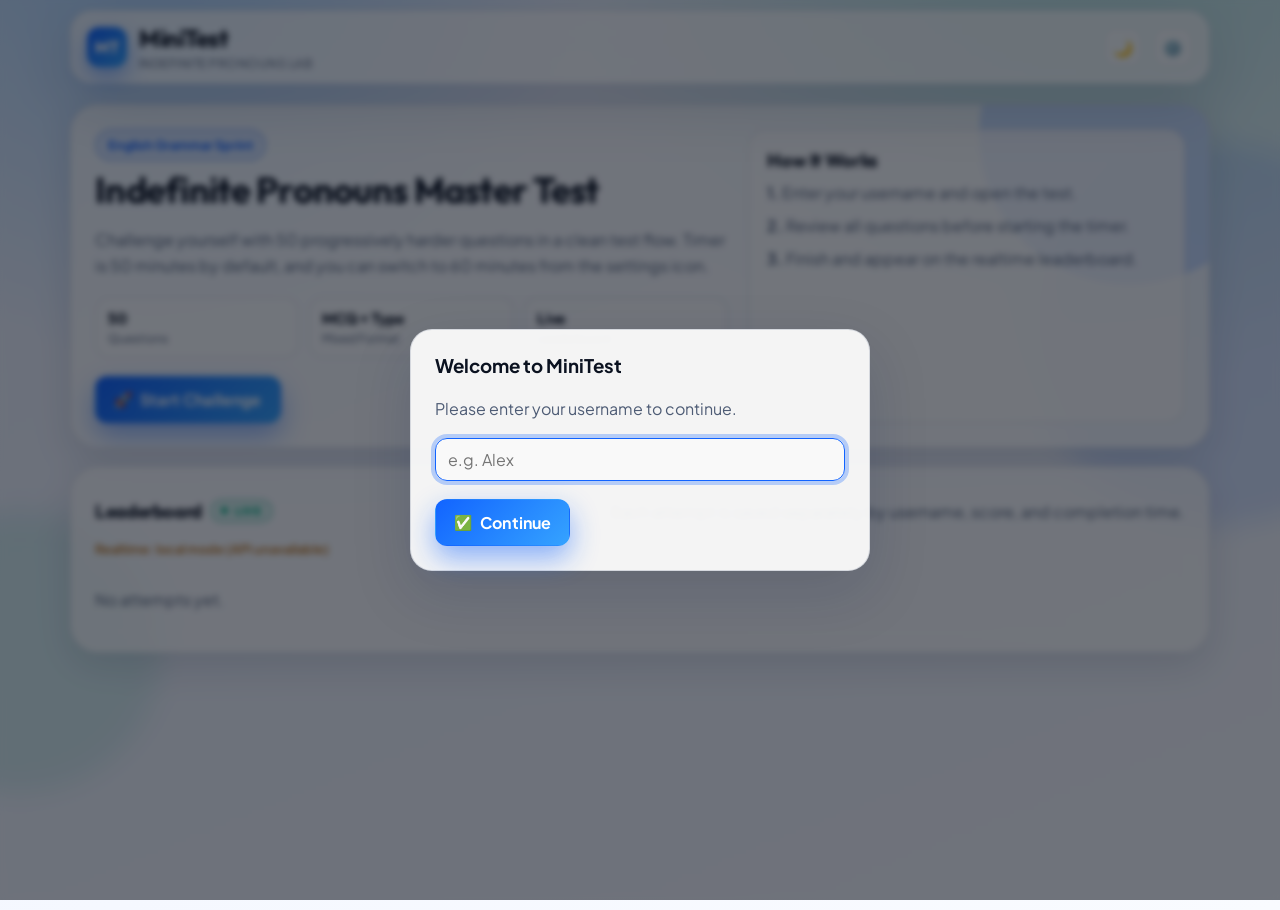
==== commit e4936b7d: "Add files via upload" ====
--- a/test.html
+++ b/test.html
@@ -129,20 +129,11 @@
       </section>
     </main>
 
-    <nav class="bottom-taskbar" aria-label="Quick actions">
-      <a href="index.html" class="task-item"><span class="task-ico">🏠</span> Home</a>
-      <button id="taskSettingsBtn" class="task-item" type="button"><span class="task-ico">⚙️</span> Settings</button>
-      <div class="task-item task-theme">
-        <span><span class="task-ico">🌗</span> Theme</span>
-        <label class="ios-switch mini" for="taskThemeSwitch">
-          <input id="taskThemeSwitch" type="checkbox" />
-          <span class="ios-slider"></span>
-        </label>
-      </div>
-    </nav>
   </div>
 
+  <script src="realtime-config.js"></script>
+  <script src="leaderboard-realtime.js"></script>
   <script src="settings.js"></script>
   <script src="quiz.js"></script>
 </body>
-</html>
+</html>
--- a/style.css
+++ b/style.css
@@ -162,7 +162,7 @@
 
 .container {
   width: min(1140px, calc(100% - 24px));
-  margin: 20px auto 110px;
+  margin: 20px auto 26px;
   display: grid;
   gap: 18px;
 }
@@ -543,6 +543,21 @@
   align-items: center;
 }
 
+.lb-status {
+  margin: 8px 0 0;
+  font-size: 0.8rem;
+  font-weight: 700;
+  color: var(--muted);
+}
+
+.lb-status.online {
+  color: color-mix(in srgb, var(--accent) 84%, var(--text));
+}
+
+.lb-status.local {
+  color: color-mix(in srgb, var(--warning) 78%, var(--text));
+}
+
 .leaderboard-title {
   margin: 0;
   display: inline-flex;
@@ -766,56 +781,6 @@
   color: color-mix(in srgb, var(--accent) 70%, var(--primary));
 }
 
-.bottom-taskbar {
-  position: fixed;
-  left: 50%;
-  transform: translateX(-50%);
-  bottom: 10px;
-  width: min(820px, calc(100% - 18px));
-  z-index: 30;
-  border-radius: 18px;
-  border: 1px solid var(--border);
-  background: color-mix(in srgb, var(--surface) 88%, transparent);
-  box-shadow: var(--shadow-soft);
-  backdrop-filter: blur(15px);
-  padding: 7px;
-  display: grid;
-  grid-template-columns: 1fr 1fr 1.2fr;
-  gap: 7px;
-}
-
-.task-item {
-  min-height: 42px;
-  border-radius: 12px;
-  border: 1px solid var(--border);
-  background: color-mix(in srgb, var(--surface-muted) 88%, transparent);
-  color: var(--text);
-  text-decoration: none;
-  font: inherit;
-  font-weight: 700;
-  display: inline-flex;
-  align-items: center;
-  justify-content: center;
-  gap: 8px;
-  cursor: pointer;
-}
-
-.task-item.active {
-  border-color: color-mix(in srgb, var(--primary) 45%, var(--border));
-  background: color-mix(in srgb, var(--primary) 14%, var(--surface-muted));
-}
-
-.task-theme {
-  justify-content: space-between;
-  padding: 0 10px;
-}
-
-.task-ico {
-  display: inline-flex;
-  width: 18px;
-  justify-content: center;
-}
-
 .hidden {
   display: none !important;
 }
@@ -881,17 +846,4 @@
     grid-template-columns: repeat(6, minmax(0, 1fr));
   }
 
-  .bottom-taskbar {
-    width: calc(100% - 8px);
-    bottom: 4px;
-    border-radius: 14px;
-    grid-template-columns: 1fr 1fr 1fr;
-    gap: 6px;
-    padding: 6px;
-  }
-
-  .task-item {
-    min-height: 37px;
-    font-size: 0.84rem;
-  }
-}
+}
